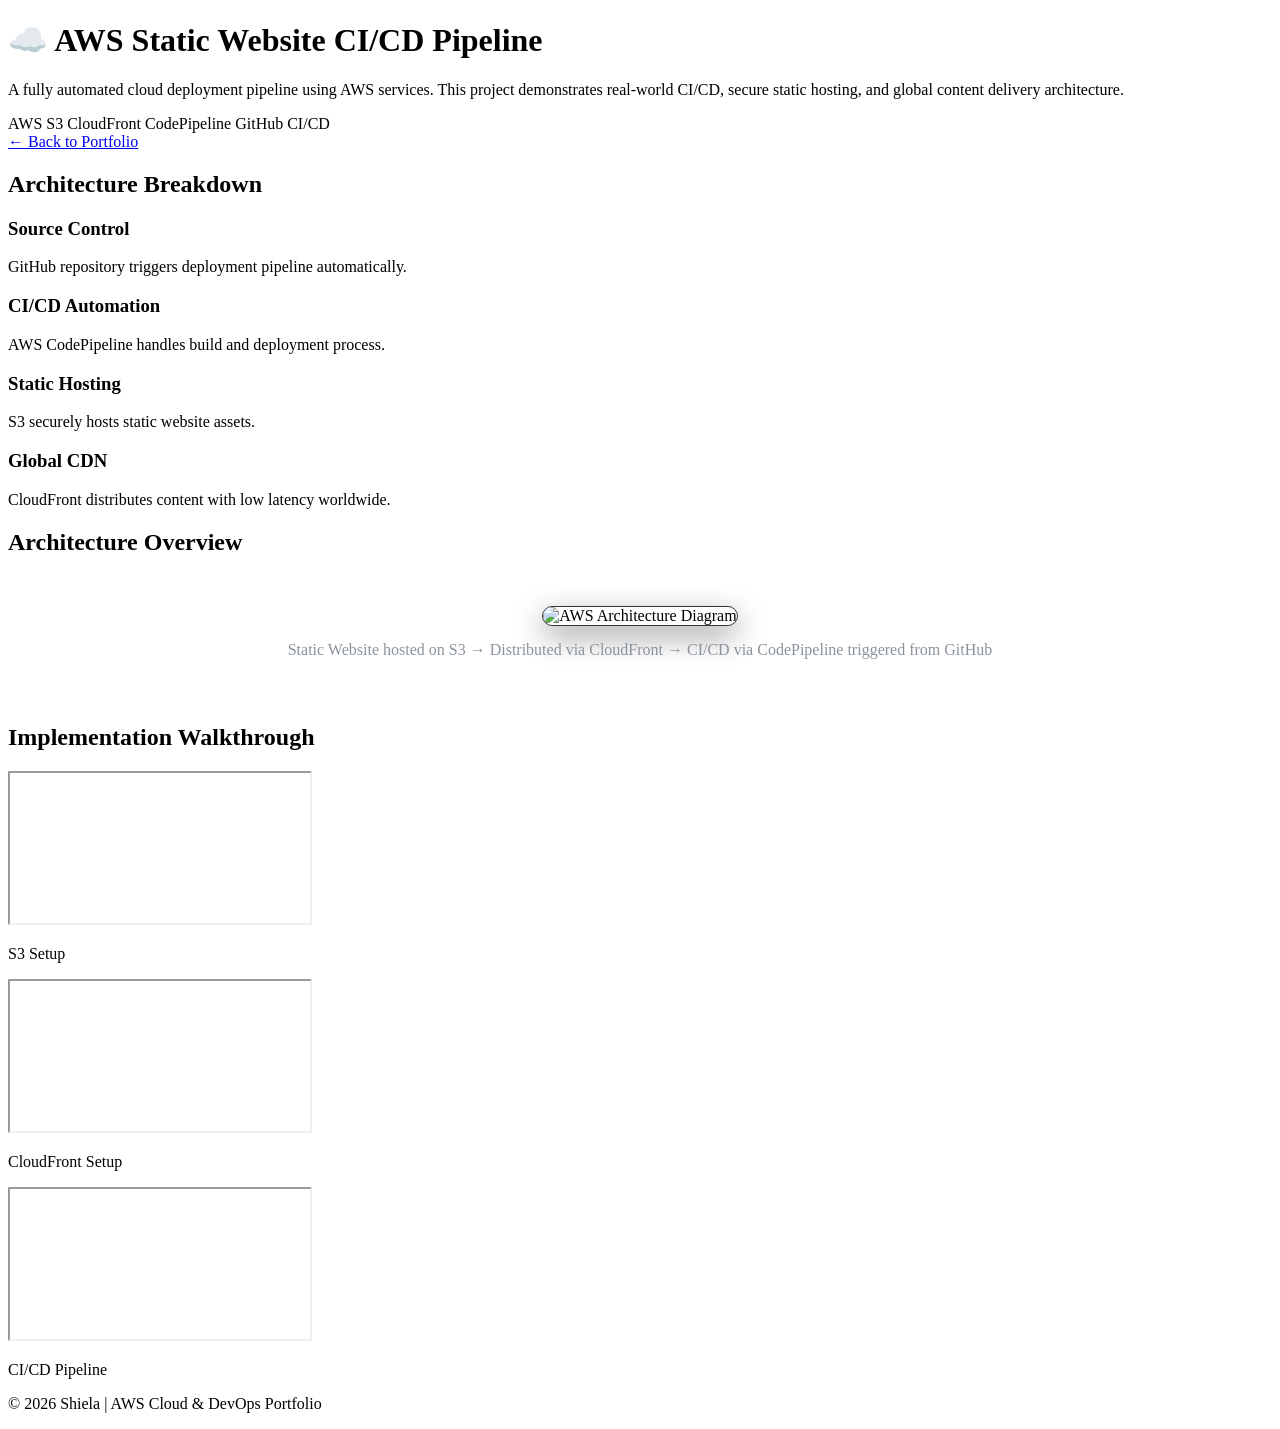
==== s3-sw-demo/hybrid-redmine.html @ 62d3c52a "updated projects" ====
<!DOCTYPE html>
<html lang="en">
<head>
<meta charset="UTF-8">
<meta name="viewport" content="width=device-width, initial-scale=1.0">
<title>AWS CI/CD Case Study | Shiela</title>
<link rel="stylesheet" href="styles.css">
</head>

<body>

<header class="demo-header">

    <h1>☁️ AWS Static Website CI/CD Pipeline</h1>

    <p class="demo-subtitle">
        A fully automated cloud deployment pipeline using AWS services.
        This project demonstrates real-world CI/CD, secure static hosting,
        and global content delivery architecture.
    </p>

    <div class="tech-stack">
        <span>AWS S3</span>
        <span>CloudFront</span>
        <span>CodePipeline</span>
        <span>GitHub</span>
        <span>CI/CD</span>
    </div>

</header>

<section class="section">
    <a href="index.html" class="btn-outline">← Back to Portfolio</a>
</section>

<section class="section">

    <h2>Architecture Breakdown</h2>

    <div class="cards">

        <div class="card">
            <h3>Source Control</h3>
            <p>GitHub repository triggers deployment pipeline automatically.</p>
        </div>

        <div class="card">
            <h3>CI/CD Automation</h3>
            <p>AWS CodePipeline handles build and deployment process.</p>
        </div>

        <div class="card">
            <h3>Static Hosting</h3>
            <p>S3 securely hosts static website assets.</p>
        </div>

        <div class="card">
            <h3>Global CDN</h3>
            <p>CloudFront distributes content with low latency worldwide.</p>
        </div>

    </div>

</section>

<!-- ARCHITECTURE DIAGRAM -->
<section class="section">

    <h2>Architecture Overview</h2>

    <div class="card" style="text-align:center; padding:30px;">

        <img src="images/aws-architecture.png" 
             alt="AWS Architecture Diagram"
             style="
                width:100%;
                max-width:900px;
                border-radius:12px;
                border:1px solid #30363d;
                box-shadow: 0 10px 30px rgba(0,0,0,0.4);
             ">

        <p style="margin-top:15px; color:#8b949e;">
            Static Website hosted on S3 → Distributed via CloudFront → 
            CI/CD via CodePipeline triggered from GitHub
        </p>

    </div>

</section>

<section class="section">

    <h2>Implementation Walkthrough</h2>

    <div class="video-grid">

        <div class="video-frame">
            <iframe src="https://www.youtube.com/embed/fFvZ2PQpAlM"></iframe>
            <p class="video-caption">S3 Setup</p>
        </div>

        <div class="video-frame">
            <iframe src="https://www.youtube.com/embed/D8NzGNnAabQ"></iframe>
            <p class="video-caption">CloudFront Setup</p>
        </div>

        <div class="video-frame">
            <iframe src="https://www.youtube.com/embed/52ISIA1Jj28"></iframe>
            <p class="video-caption">CI/CD Pipeline</p>
        </div>

    </div>

</section>

<footer>
    <p>© 2026 Shiela | AWS Cloud & DevOps Portfolio</p>
</footer>

</body>
</html>
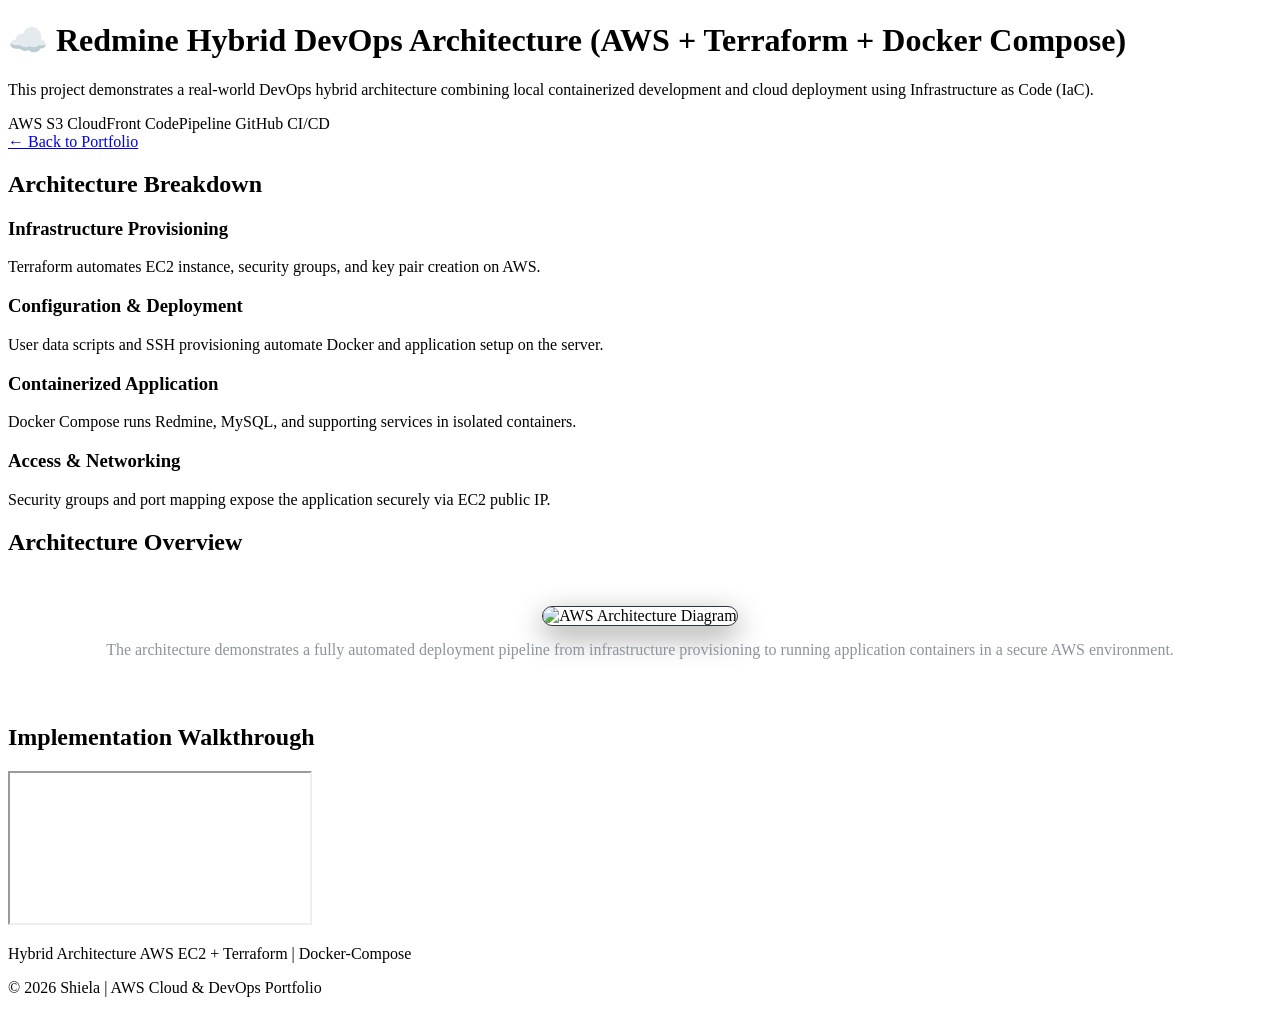
==== commit 97b87c40: "Revise hybrid-redmine.html for hybrid architecture Updated the title and header to reflect the hybri" ====
--- a/s3-sw-demo/hybrid-redmine.html
+++ b/s3-sw-demo/hybrid-redmine.html
@@ -3,7 +3,7 @@
 <head>
 <meta charset="UTF-8">
 <meta name="viewport" content="width=device-width, initial-scale=1.0">
-<title>AWS CI/CD Case Study | Shiela</title>
+<title>AWS Hybrid Setup Case Study | Shiela</title>
 <link rel="stylesheet" href="styles.css">
 </head>
 
@@ -11,12 +11,10 @@
 
 <header class="demo-header">
 
-    <h1>☁️ AWS Static Website CI/CD Pipeline</h1>
+    <h1>☁️ Redmine Hybrid DevOps Architecture (AWS + Terraform + Docker Compose)</h1>
 
     <p class="demo-subtitle">
-        A fully automated cloud deployment pipeline using AWS services.
-        This project demonstrates real-world CI/CD, secure static hosting,
-        and global content delivery architecture.
+        This project demonstrates a real-world DevOps hybrid architecture combining local containerized development and cloud deployment using Infrastructure as Code (IaC).
     </p>
 
     <div class="tech-stack">
@@ -40,23 +38,23 @@
     <div class="cards">
 
         <div class="card">
-            <h3>Source Control</h3>
-            <p>GitHub repository triggers deployment pipeline automatically.</p>
+            <h3>Infrastructure Provisioning</h3>
+            <p>Terraform automates EC2 instance, security groups, and key pair creation on AWS.</p>
         </div>
 
         <div class="card">
-            <h3>CI/CD Automation</h3>
-            <p>AWS CodePipeline handles build and deployment process.</p>
+            <h3>Configuration & Deployment</h3>
+            <p>User data scripts and SSH provisioning automate Docker and application setup on the server.</p>
         </div>
 
         <div class="card">
-            <h3>Static Hosting</h3>
-            <p>S3 securely hosts static website assets.</p>
+            <h3>Containerized Application</h3>
+            <p>Docker Compose runs Redmine, MySQL, and supporting services in isolated containers.</p>
         </div>
 
         <div class="card">
-            <h3>Global CDN</h3>
-            <p>CloudFront distributes content with low latency worldwide.</p>
+            <h3>Access & Networking</h3>
+            <p>Security groups and port mapping expose the application securely via EC2 public IP.</p>
         </div>
 
     </div>
@@ -81,8 +79,7 @@
              ">
 
         <p style="margin-top:15px; color:#8b949e;">
-            Static Website hosted on S3 → Distributed via CloudFront → 
-            CI/CD via CodePipeline triggered from GitHub
+            The architecture demonstrates a fully automated deployment pipeline from infrastructure provisioning to running application containers in a secure AWS environment.
         </p>
 
     </div>
@@ -96,18 +93,8 @@
     <div class="video-grid">
 
         <div class="video-frame">
-            <iframe src="https://www.youtube.com/embed/fFvZ2PQpAlM"></iframe>
-            <p class="video-caption">S3 Setup</p>
-        </div>
-
-        <div class="video-frame">
-            <iframe src="https://www.youtube.com/embed/D8NzGNnAabQ"></iframe>
-            <p class="video-caption">CloudFront Setup</p>
-        </div>
-
-        <div class="video-frame">
-            <iframe src="https://www.youtube.com/embed/52ISIA1Jj28"></iframe>
-            <p class="video-caption">CI/CD Pipeline</p>
+            <iframe src="https://www.youtube.com/watch?v=mLsIiDWyQfk"></iframe>
+            <p class="video-caption">Hybrid Architecture AWS EC2 + Terraform | Docker-Compose</p>
         </div>
 
     </div>
@@ -119,4 +106,4 @@
 </footer>
 
 </body>
-</html>+</html>
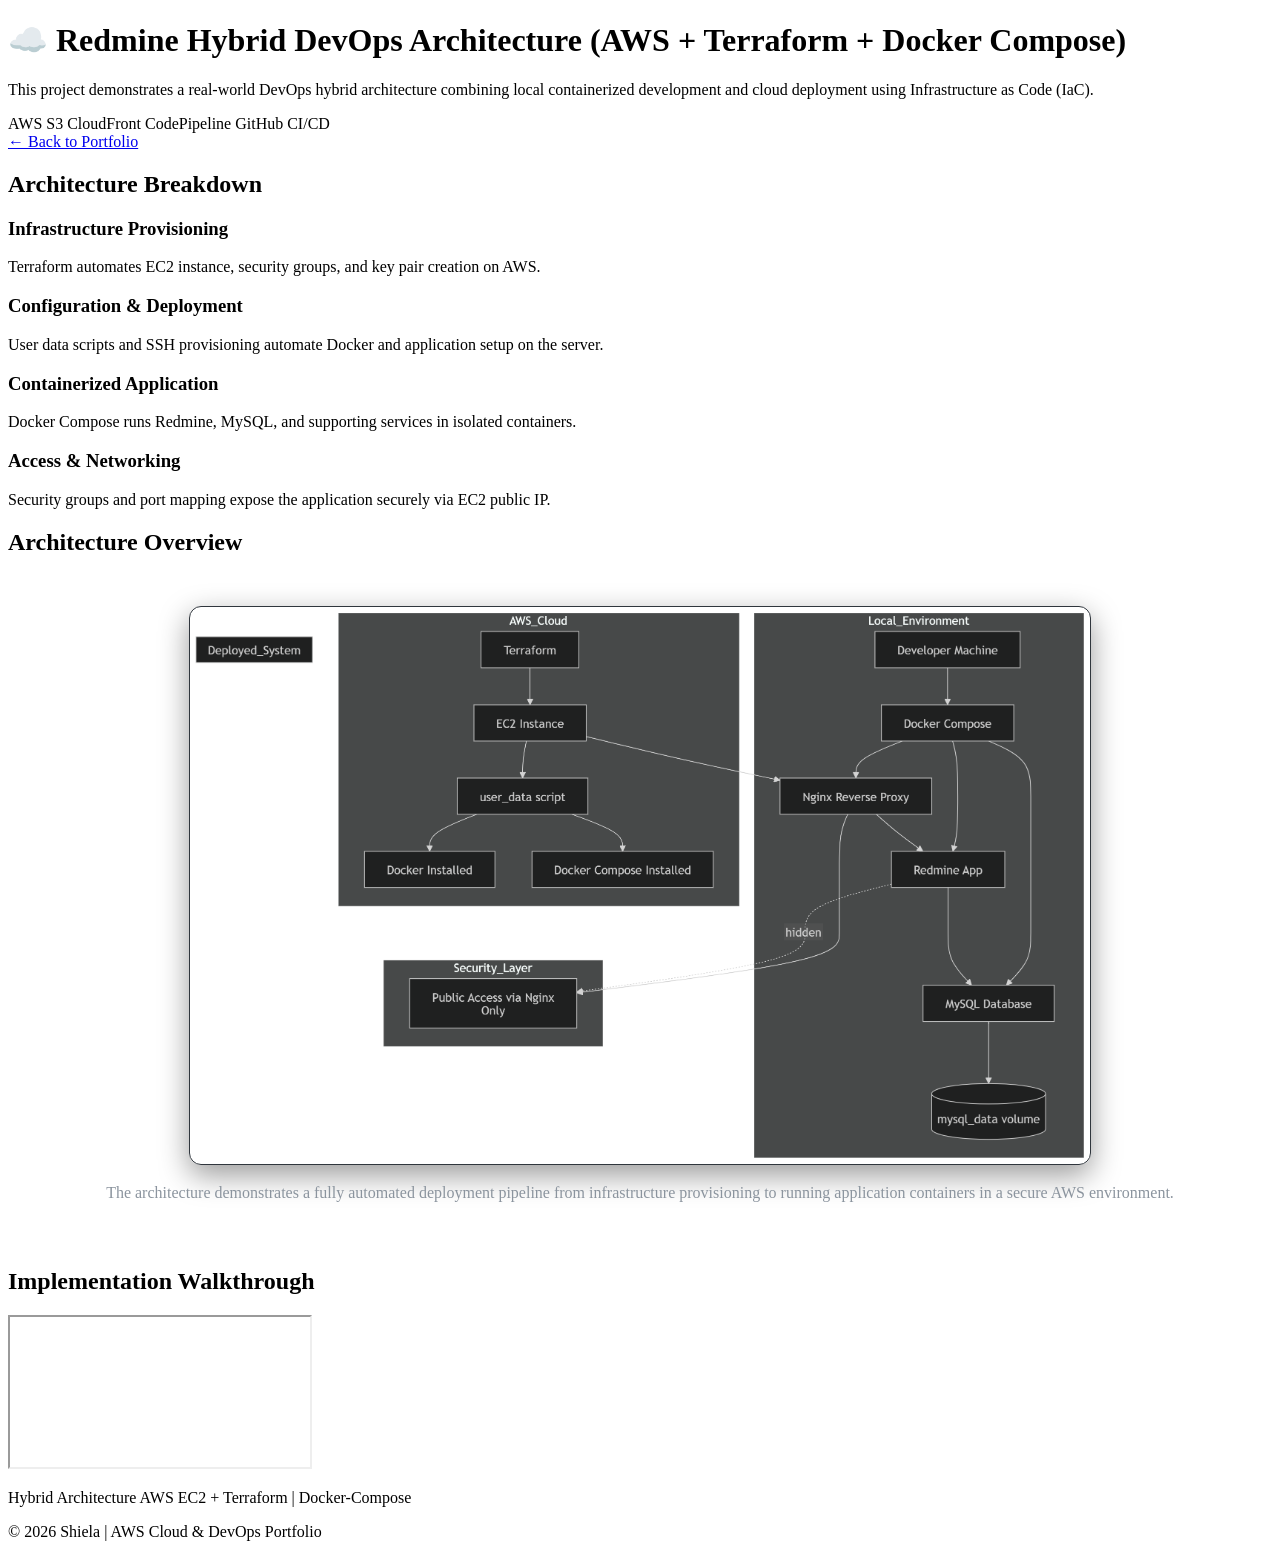
==== commit 8791ec3e: "Update hybrid-redmine.html" ====
--- a/s3-sw-demo/hybrid-redmine.html
+++ b/s3-sw-demo/hybrid-redmine.html
@@ -68,7 +68,7 @@
 
     <div class="card" style="text-align:center; padding:30px;">
 
-        <img src="images/aws-architecture.png" 
+        <img src="images/architecture.png" 
              alt="AWS Architecture Diagram"
              style="
                 width:100%;
@@ -93,7 +93,7 @@
     <div class="video-grid">
 
         <div class="video-frame">
-            <iframe src="https://www.youtube.com/watch?v=mLsIiDWyQfk"></iframe>
+            <iframe src="https://youtu.be/mLsIiDWyQfk?si=rz-MbqVKXBP1qD1k"></iframe>
             <p class="video-caption">Hybrid Architecture AWS EC2 + Terraform | Docker-Compose</p>
         </div>
 
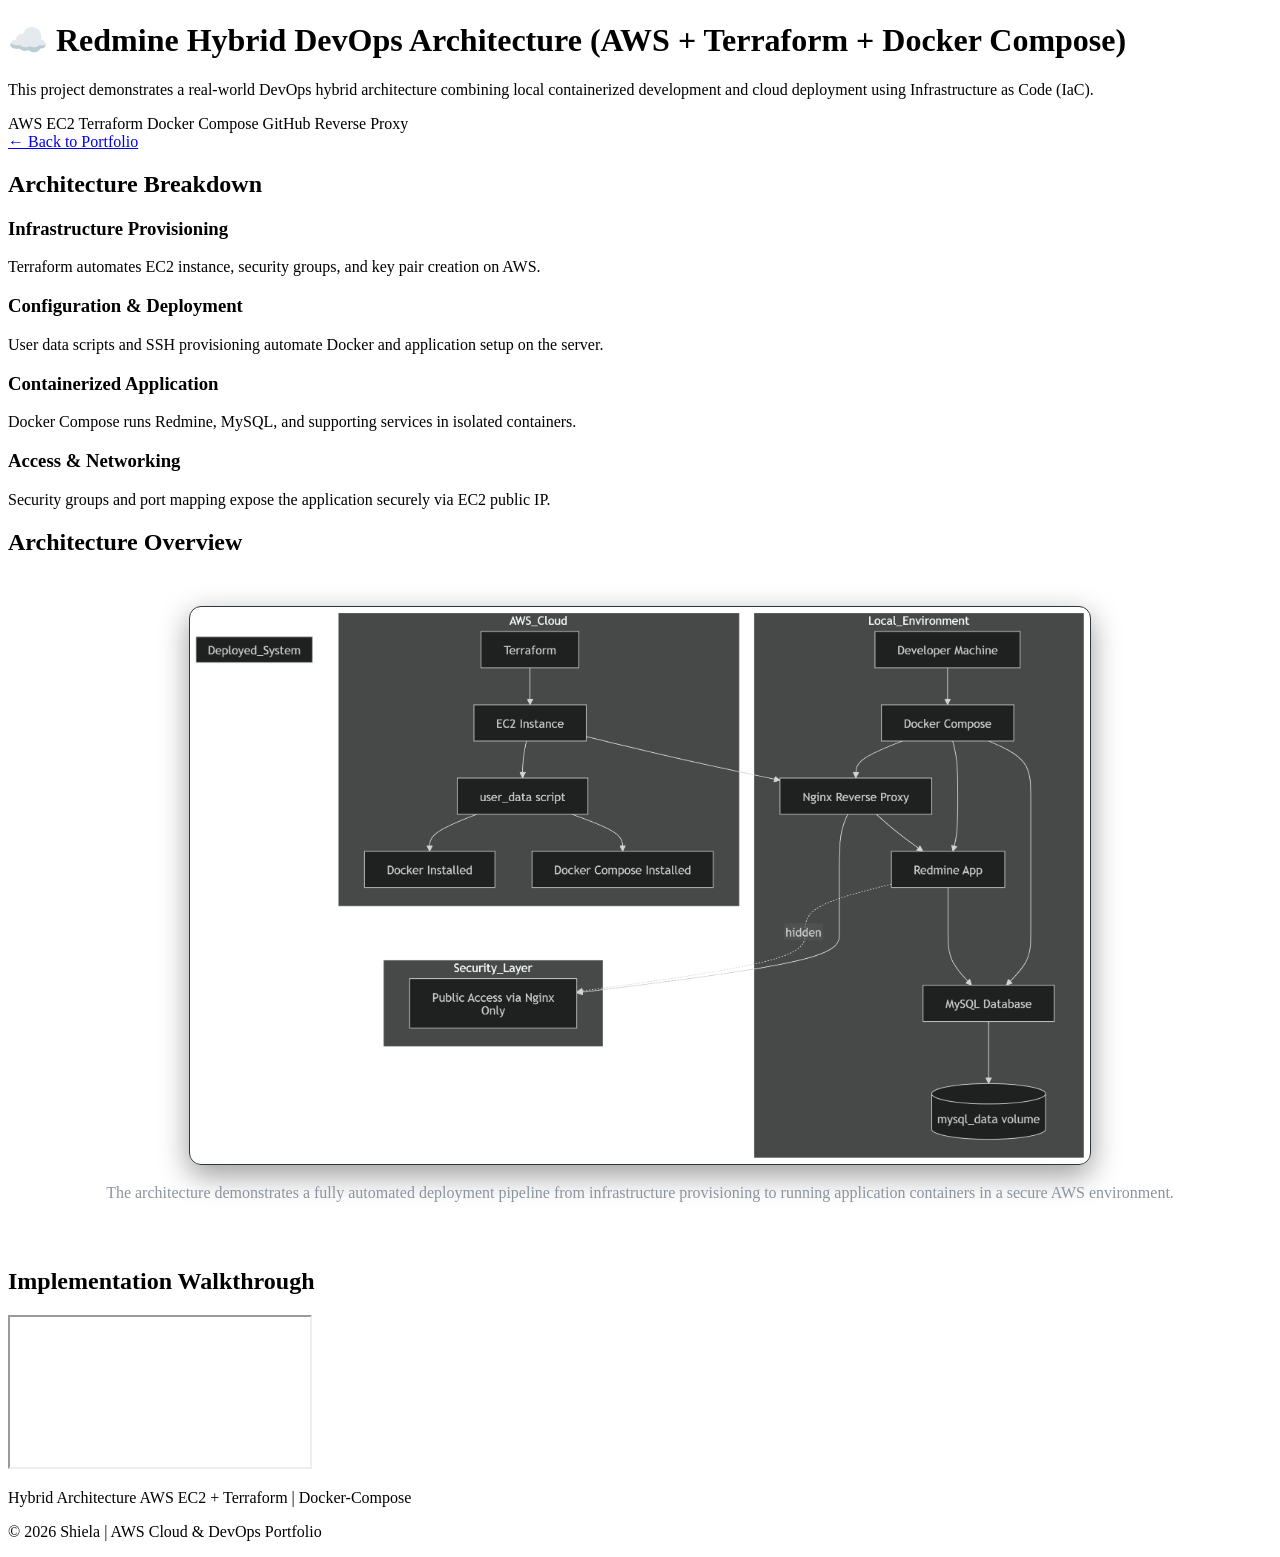
==== commit 31c205c2: "Update hybrid-redmine.html" ====
--- a/s3-sw-demo/hybrid-redmine.html
+++ b/s3-sw-demo/hybrid-redmine.html
@@ -18,11 +18,11 @@
     </p>
 
     <div class="tech-stack">
-        <span>AWS S3</span>
-        <span>CloudFront</span>
-        <span>CodePipeline</span>
+        <span>AWS EC2</span>
+        <span>Terraform</span>
+        <span>Docker Compose</span>
         <span>GitHub</span>
-        <span>CI/CD</span>
+        <span>Reverse Proxy</span>
     </div>
 
 </header>
@@ -93,7 +93,7 @@
     <div class="video-grid">
 
         <div class="video-frame">
-            <iframe src="https://youtu.be/mLsIiDWyQfk?si=rz-MbqVKXBP1qD1k"></iframe>
+            <iframe src="https://www.youtube.com/embed/mLsIiDWyQfk"></iframe>
             <p class="video-caption">Hybrid Architecture AWS EC2 + Terraform | Docker-Compose</p>
         </div>
 
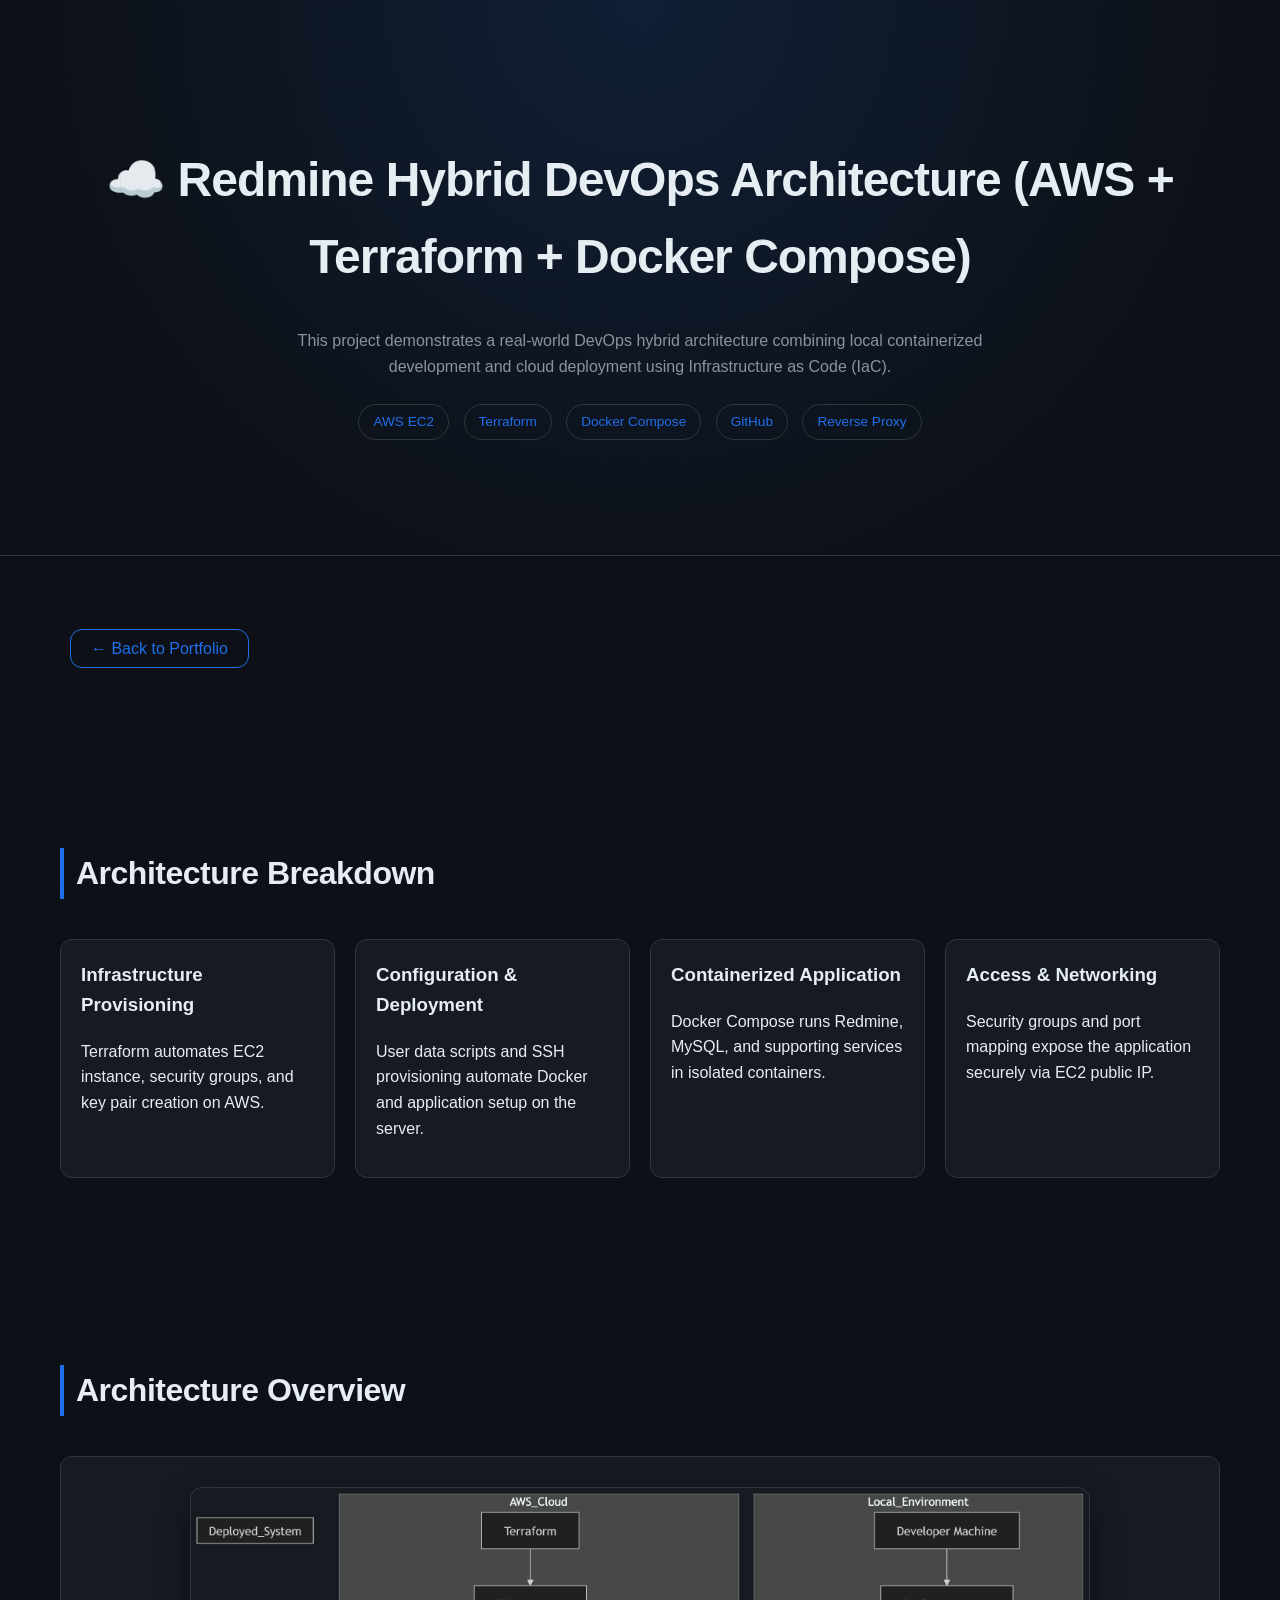
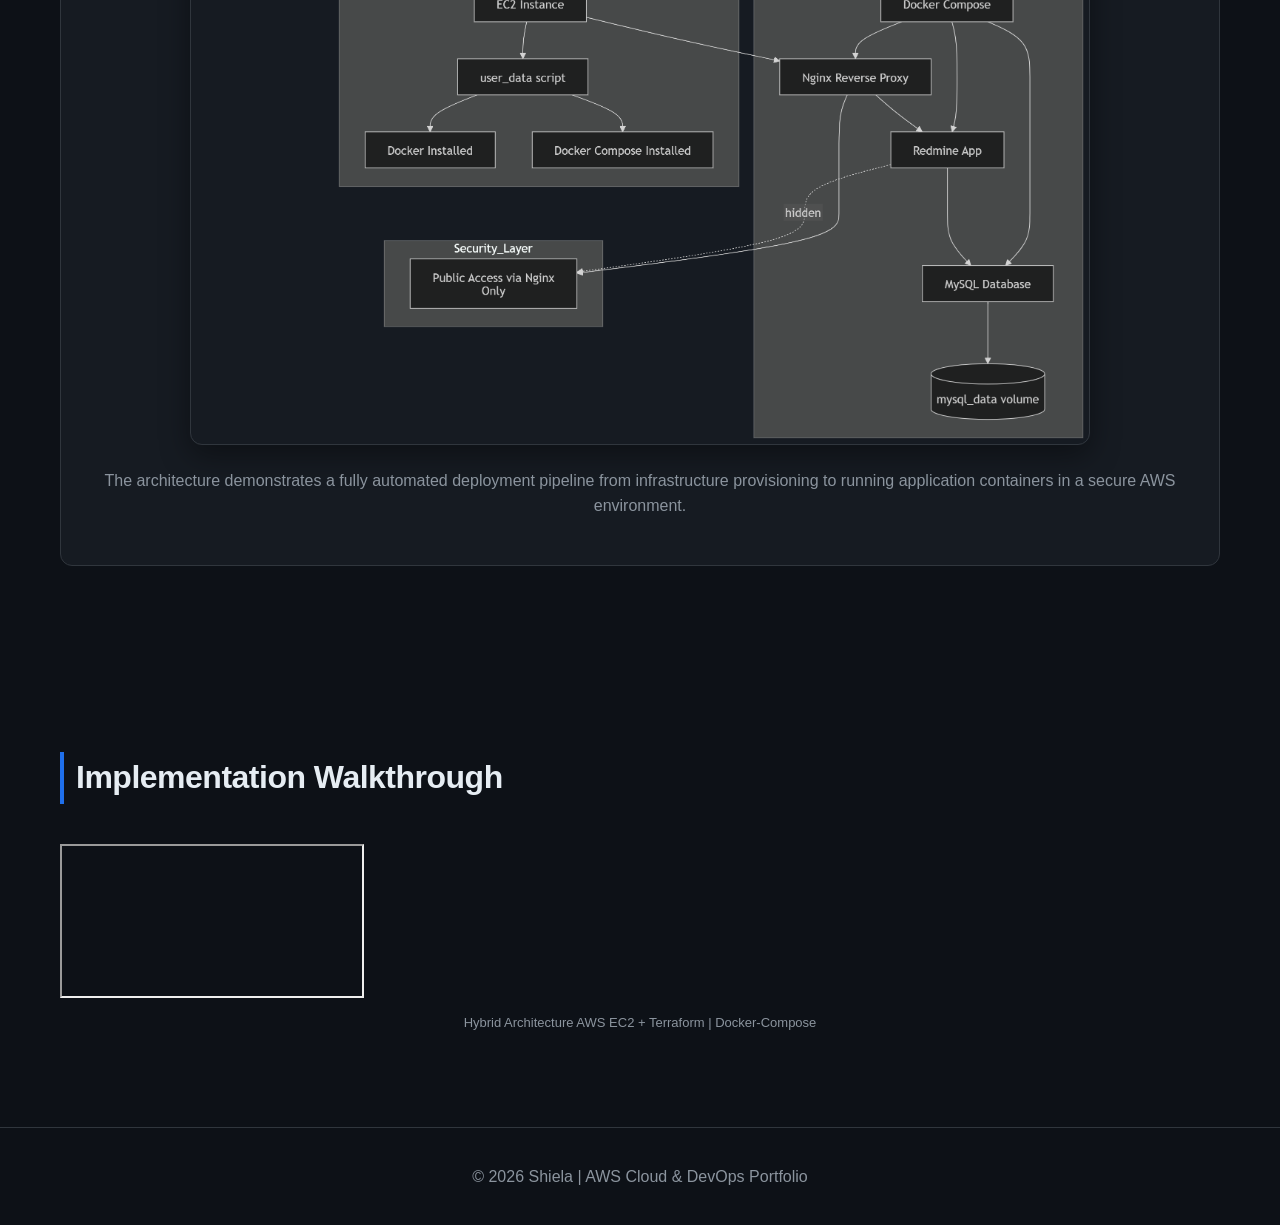
==== commit a892ed26: "Update hybrid-redmine.html" ====
--- a/s3-sw-demo/hybrid-redmine.html
+++ b/s3-sw-demo/hybrid-redmine.html
@@ -92,7 +92,7 @@
 
     <div class="video-grid">
 
-        <div class="video-frame">
+        <div class="video-wrapper single">
             <iframe src="https://www.youtube.com/embed/mLsIiDWyQfk"></iframe>
             <p class="video-caption">Hybrid Architecture AWS EC2 + Terraform | Docker-Compose</p>
         </div>
--- a/s3-sw-demo/styles.css
+++ b/s3-sw-demo/styles.css
@@ -0,0 +1,417 @@
+/* =========================
+   DESIGN TOKENS (SYSTEM STYLE)
+========================= */
+:root {
+    --bg-primary: #0d1117;
+    --bg-secondary: #161b22;
+    --border: #30363d;
+
+    --text-primary: #e6edf3;
+    --text-secondary: #8b949e;
+
+    --accent: #1f6feb;
+    --accent-hover: #388bfd;
+
+    --radius: 12px;
+    --spacing: 16px;
+}
+
+/* GLOBAL */
+* {
+    box-sizing: border-box;
+}
+html {
+    scroll-behavior: smooth;
+}
+
+body {
+    margin: 0;
+    font-family: 'Inter', sans-serif;
+    background: var(--bg-primary);
+    color: var(--text-primary);
+     line-height: 1.6;
+}
+
+/* =========================
+   HEADER (TECH HERO STYLE)
+========================= */
+header {
+    background: radial-gradient(circle at top, #1f6feb20, transparent 70%),
+                var(--bg-primary);
+    border-bottom: 1px solid var(--border);
+    text-align: center;
+    padding: 120px 20px;
+}
+
+h1 {
+    font-size: 3rem;
+    font-weight: 700;
+    letter-spacing: -1px;
+}
+
+h2 {
+    font-size: 2rem;
+    font-weight: 600;
+    color: var(--text-primary);
+    margin-bottom: 40px;
+    border-left: 4px solid var(--accent);
+    padding-left: 12px;
+}
+
+/* =========================
+   BUTTON (DEV STYLE)
+========================= */
+.btn {
+    display: inline-block;
+    padding: 10px 20px;
+    border-radius: var(--radius);
+    background: var(--accent);
+    color: white;
+    text-decoration: none;
+    font-weight: 500;
+    border: 1px solid transparent;
+    transition: all 0.2s ease;
+    .btn {
+    position: relative;
+    z-index: 10;
+    box-shadow: 0 4px 18px rgba(31,111,235,0.25);
+}
+
+a {
+    position: relative;
+    z-index: 9999;
+}
+}
+
+.btn:hover {
+    background: var(--accent-hover);
+    border: 1px solid var(--accent);
+    transform: translateY(-2px);
+}
+
+/* =========================
+   SECTIONS
+========================= */
+.section {
+    max-width: 1200px;
+    margin: auto;
+    padding: 80px 20px;
+}
+
+/* ===== SECTION HIERARCHY IMPROVEMENT ===== */
+.section h2 {
+    letter-spacing: -0.5px;
+}
+
+/* =========================
+   CARD GRID (DASHBOARD STYLE)
+========================= */
+.cards {
+    display: grid;
+    grid-template-columns: repeat(auto-fit, minmax(260px, 1fr));
+    gap: 20px;
+}
+
+/* CARD */
+.card {
+    background: var(--bg-secondary);
+    border: 1px solid var(--border);
+    border-radius: var(--radius);
+    padding: 20px;
+    transition: all 0.25s ease;
+    position: relative;
+}
+
+.card.featured {
+    border: 1px solid var(--accent);
+    box-shadow: 0 0 25px rgba(31,111,235,0.25);
+}
+
+/* subtle top glow */
+.card::before {
+    content: "";
+    position: absolute;
+    inset: 0;
+    border-radius: var(--radius);
+    background: linear-gradient(120deg, transparent, #1f6feb20, transparent);
+    opacity: 0;
+    transition: 0.3s;
+}
+
+.card:hover {
+    transform: translateY(-6px);
+    box-shadow: 0 12px 30px rgba(0,0,0,0.4);
+}
+
+.card:hover::before {
+    opacity: 1;
+}
+
+.card:hover,
+.video-frame:hover {
+    transform: translateY(-6px);
+    box-shadow: 0 10px 30px rgba(0,0,0,0.4);
+}
+
+/* =========================
+   VIDEO GRID (TECH STYLE)
+========================= */
+.video-grid {
+    display: grid;
+    grid-template-columns: repeat(auto-fit, minmax(320px, 1fr));
+    gap: 24px;
+    margin-top: 40px;
+}
+
+/* container */
+.video-container {
+    max-width: 100%;
+}
+
+/* frame like system panel */
+.video-frame {
+    background: var(--bg-secondary);
+    border: 1px solid var(--border);
+    border-radius: var(--radius);
+    padding: 10px;
+    /* ✅ center it */
+    width: 100%;
+    max-width: 900px;
+    margin: 40px auto;
+   
+    transition: 0.25s ease;
+}
+
+/* video size (clean rectangle) */
+.video-frame iframe {
+    width: 100%;
+    height: 200px; /* 👈 smaller rectangle */
+    border-radius: 8px;
+    border: none;
+    display: block;
+    transition: transform 0.3s ease;
+    pointer-events: auto;
+    z-index: 2;
+}
+
+/* hover effect (subtle) */
+.video-frame:hover {
+    border-color: var(--accent);
+    transform: translateY(-4px);
+}
+
+
+.video-frame:hover iframe {
+    transform: scale(1.02);
+}
+
+/* caption */
+.video-caption {
+    margin-top: 8px;
+    font-size: 13px;
+    color: var(--text-secondary);
+    text-align: center;
+}
+
+/* =========================
+   PROJECT FOLDER (TOGGLE UI)
+========================= */
+
+.project-folder {
+    background: var(--bg-secondary);
+    border: 1px solid var(--border);
+    border-radius: var(--radius);
+    padding: 16px;
+    cursor: pointer;
+    font-weight: 600;
+    color: var(--text-primary);
+    transition: all 0.25s ease;
+    margin-bottom: 20px;
+    position: relative;
+}
+
+/* hover interaction (consistent with cards) */
+.project-folder:hover {
+    border-color: var(--accent);
+    transform: translateY(-3px);
+    box-shadow: 0 10px 25px rgba(0,0,0,0.35);
+}
+
+/* small accent indicator */
+.project-folder::before {
+    content: "▶";
+    color: var(--accent);
+    margin-right: 10px;
+}
+
+/* === GLOW BORDER EFFECT === */
+.card,
+.video-frame {
+    position: relative;
+    overflow: hidden;
+}
+
+.card::after,
+.video-frame::after {
+    content: "";
+    position: absolute;
+    inset: 0;
+    border-radius: inherit;
+    padding: 1px;
+    background: linear-gradient(120deg, transparent, var(--accent), transparent);
+
+    -webkit-mask: 
+        linear-gradient(#000 0 0) content-box, 
+        linear-gradient(#000 0 0);
+    -webkit-mask-composite: xor;
+    mask-composite: exclude;
+
+    opacity: 0;
+    transition: 0.3s;
+
+    pointer-events: none; /* 🔥 critical fix */
+}
+
+.card:hover::after,
+.video-frame:hover::after {
+    opacity: 1;
+}
+
+/* =========================
+   FOOTER
+========================= */
+footer {
+    border-top: 1px solid var(--border);
+    padding: 20px;
+    text-align: center;
+    color: var(--text-secondary);
+}
+
+/* =========================
+   ANIMATIONS (SUBTLE)
+========================= */
+.hidden {
+    display: none;
+}
+
+.show {
+    opacity: 1;
+    transform: translateY(0);
+}
+
+/* === TECH GRID BACKGROUND === */
+body::before {
+    content: "";
+    position: fixed;
+    inset: 0;
+    background-image: 
+        linear-gradient(var(--border) 1px, transparent 1px),
+        linear-gradient(90deg, var(--border) 1px, transparent 1px);
+    background-size: 40px 40px;
+    opacity: 0.05;
+    pointer-events: none;
+}
+
+.cta {
+    margin-top: 20px;
+}
+
+.btn-outline {
+    padding: 10px 20px;
+    border-radius: var(--radius);
+    border: 1px solid var(--accent);
+    color: var(--accent);
+    text-decoration: none;
+    margin-left: 10px;
+}
+
+.btn-outline:hover {
+    background: var(--accent);
+    color: white;
+}
+
+* ===== ELITE BUTTON SYSTEM ===== */
+.btn,
+.btn-outline {
+    position: relative;
+    z-index: 2;
+    font-weight: 500;
+    transition: all 0.2s ease;
+}
+
+.card h3 {
+    margin-top: 0;
+}
+
+.card a {
+    position: relative;
+    z-index: 5;
+}
+
+header p {
+    color: var(--text-secondary);
+    margin-top: 10px;
+}
+
+.hero-container {
+    display: flex;
+    align-items: center;
+    justify-content: center;
+    gap: 40px;
+    flex-wrap: wrap;
+}
+
+.hero-image img {
+    width: 160px;
+    height: 160px;
+    border-radius: 50%;
+    border: 3px solid var(--accent);
+}
+
+.hero-text {
+    max-width: 500px;
+}
+
+.role {
+    color: var(--accent);
+    font-weight: 500;
+}
+
+.hero-sub {
+    margin-top: 10px;
+    color: var(--text-secondary);
+}
+
+/* Demo Header */
+.demo-header {
+    text-align: center;
+    padding: 110px 20px;
+    border-bottom: 1px solid var(--border);
+    background: radial-gradient(circle at top, #1f6feb25, transparent 70%);
+}
+
+.demo-subtitle {
+    max-width: 750px;
+    margin: 20px auto;
+    color: var(--text-secondary);
+}
+
+.tech-stack {
+    margin-top: 15px;
+}
+
+.tech-stack span {
+    display: inline-block;
+    margin: 5px;
+    padding: 6px 14px;
+    border-radius: 999px;
+    border: 1px solid var(--border);
+    color: var(--accent);
+    font-size: 0.85rem;
+    transition: 0.2s;
+}
+
+.tech-stack span:hover {
+    transform: translateY(-2px);
+    border-color: var(--accent);
+}
